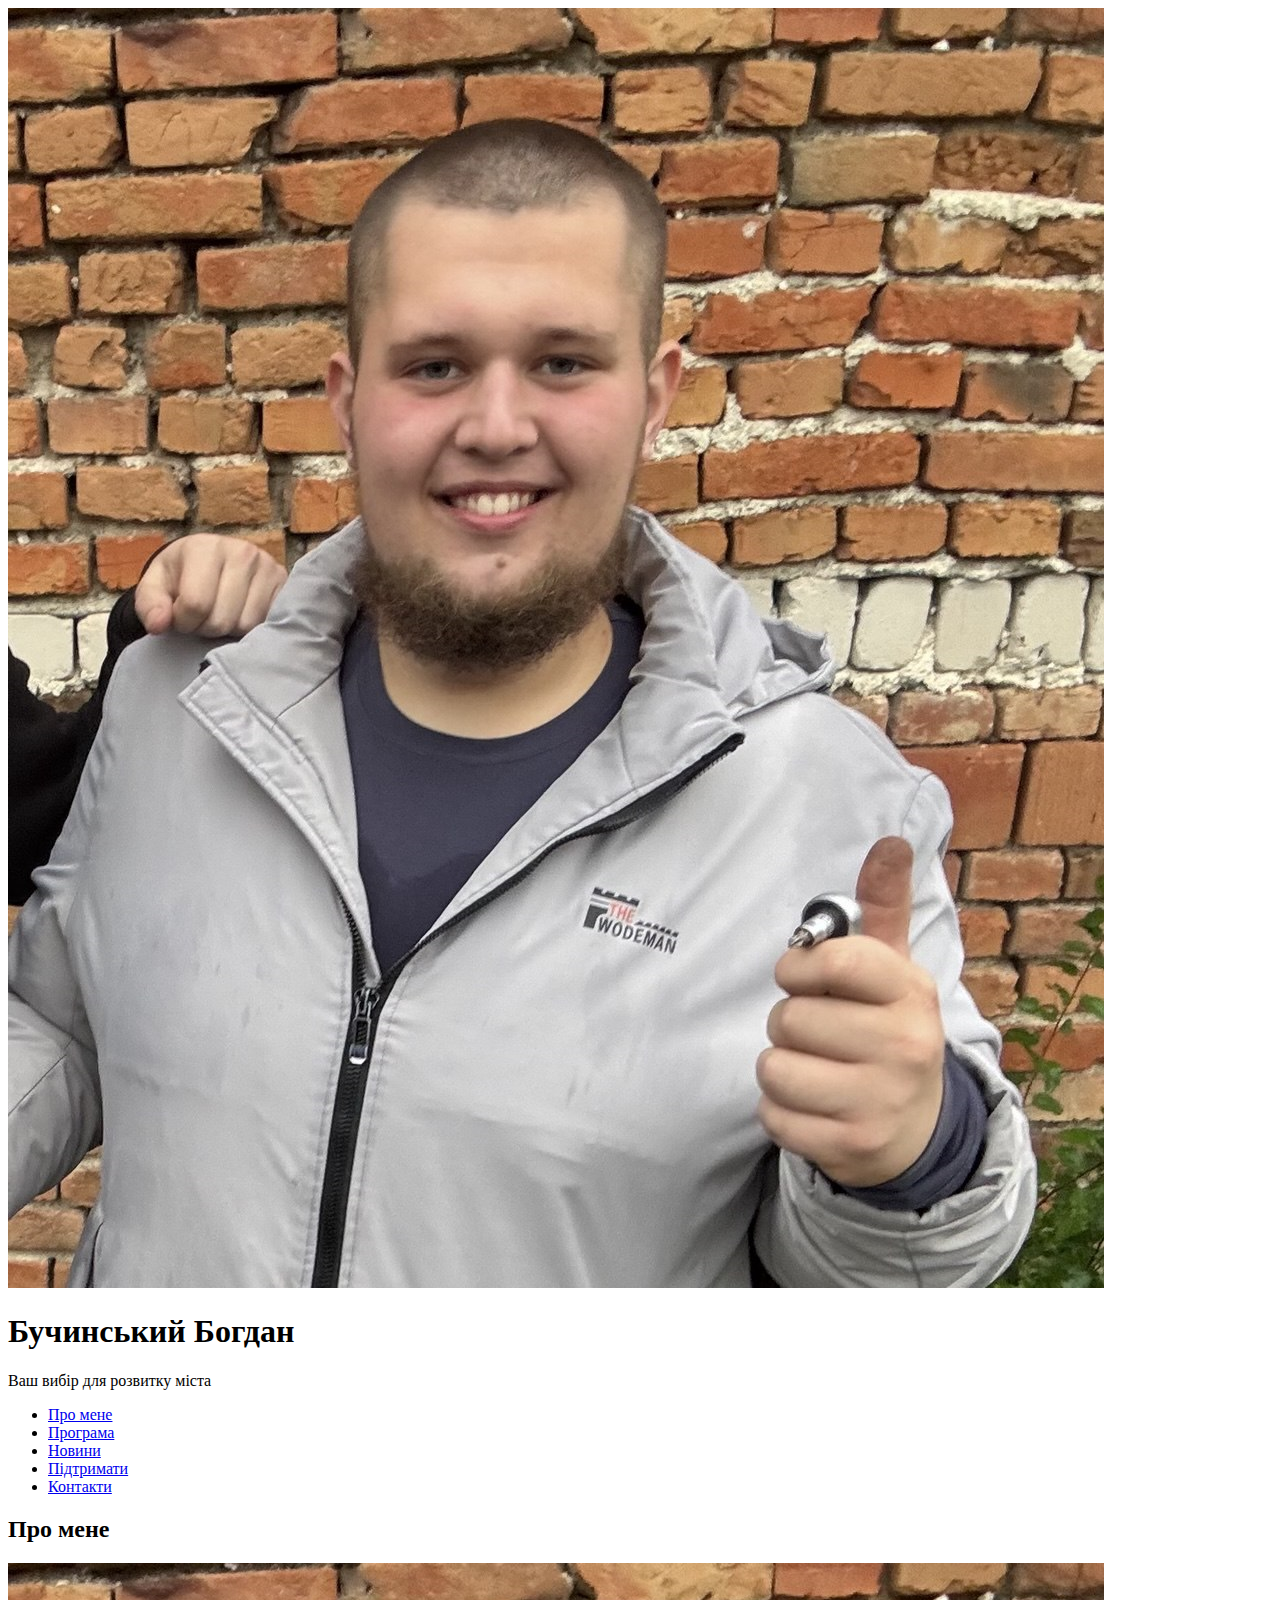
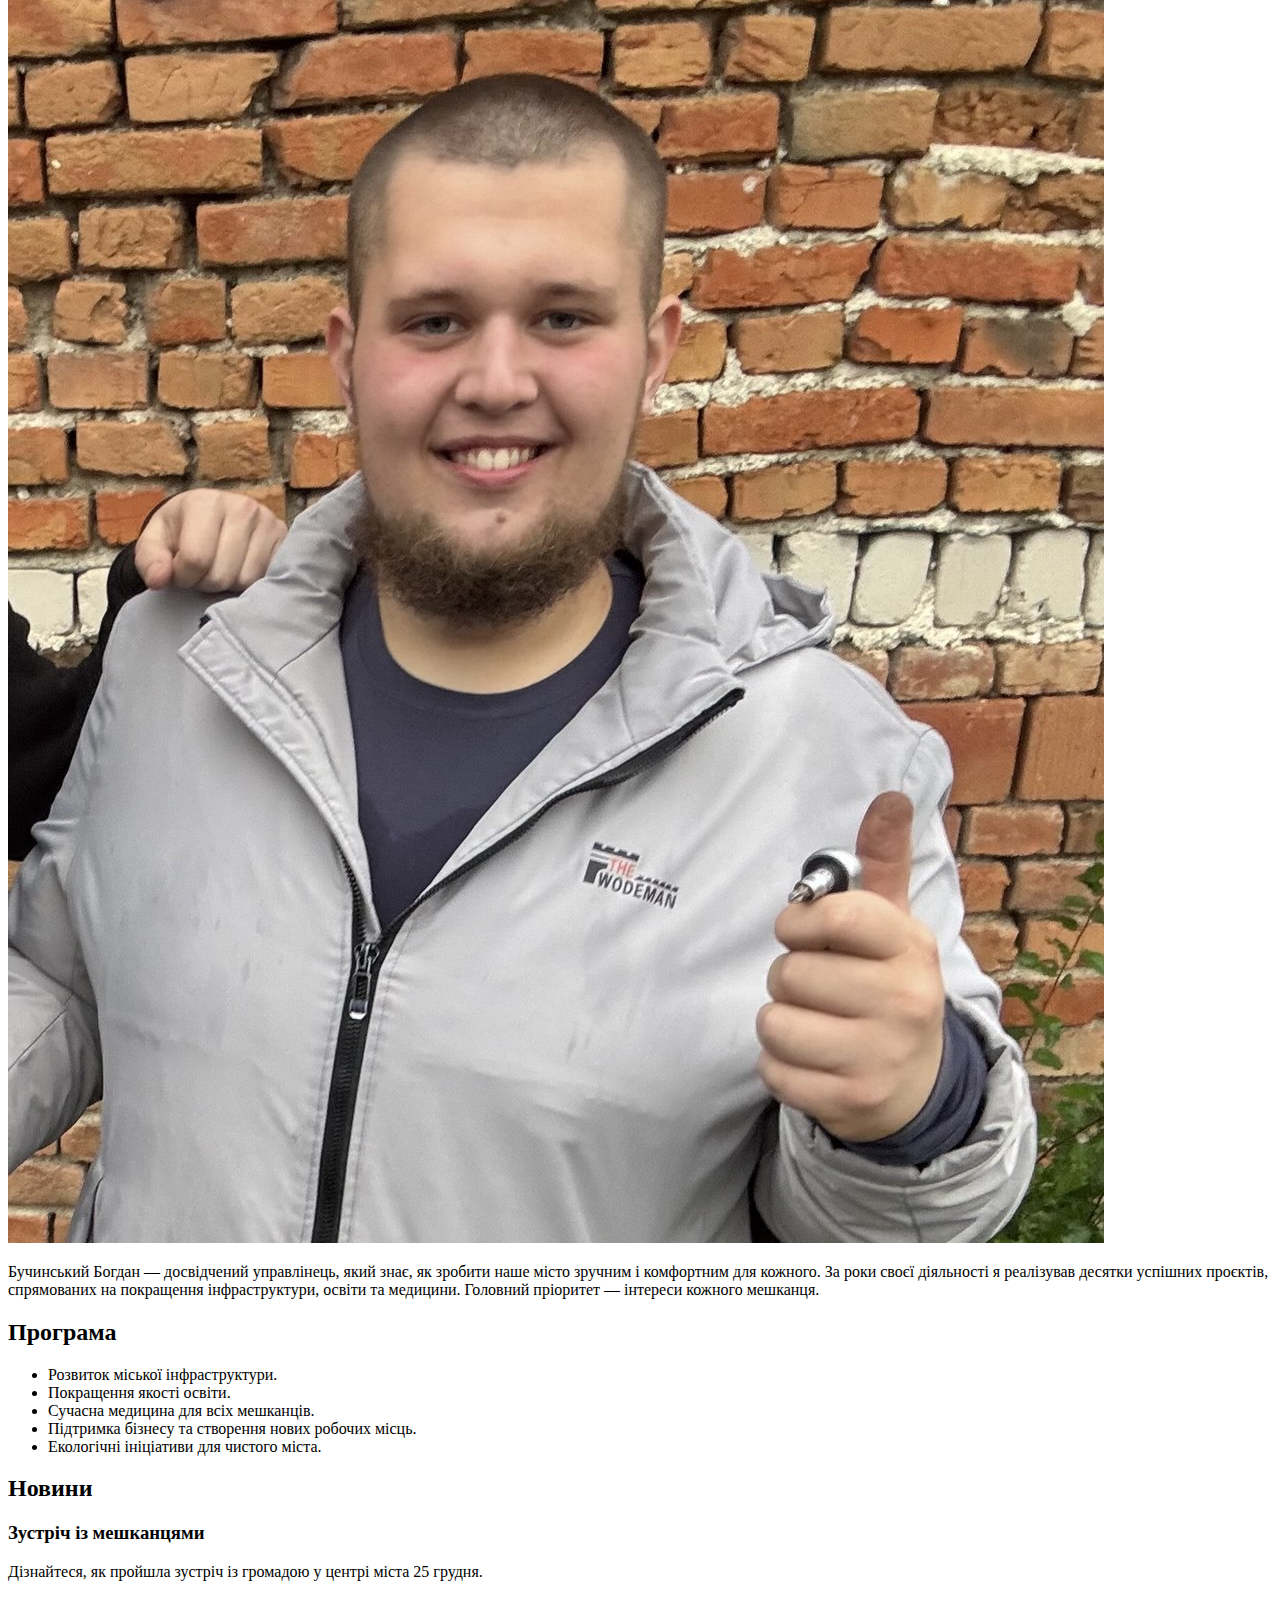
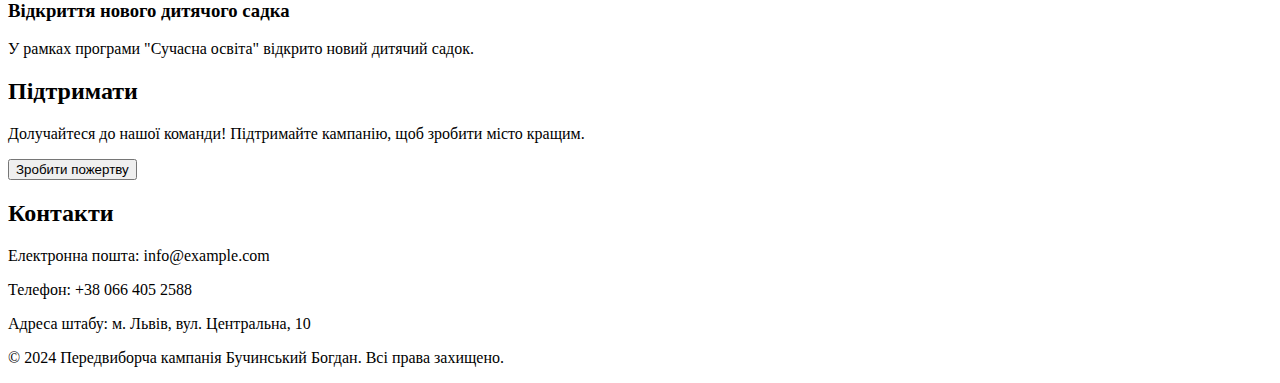
==== index.html @ d4162344 "Верстка html" ====
<!DOCTYPE html>
<html lang="en">
<head>
    <meta charset="UTF-8">
    <meta name="viewport" content="width=device-width, initial-scale=1.0">

    <link rel="stylesheet" href="css/all.css">
    <link rel="stylesheet" href="css/main.css">
    <link rel="stylesheet" href="css/slick.css">
    <title>Document</title>
    
</head>
<body>
    <header>
        <img src="/img/photo_5442941411054971275_y.png" alt="Бучинський Богдан" class="profile-image">
        <h1>Бучинський Богдан</h1>
        <p>Ваш вибір для розвитку міста</p>
        <nav>
          <ul>
            <li><a href="#about">Про мене</a></li>
            <li><a href="#program">Програма</a></li>
            <li><a href="#news">Новини</a></li>
            <li><a href="#support">Підтримати</a></li>
            <li><a href="#contacts">Контакти</a></li>
          </ul>
        </nav>
      </header>
    
      <main>
        <section id="about" class="about">
          <h2>Про мене</h2>
          <img src="/img/photo_5442941411054971275_y.png" alt="Бучинський Богдан">
          <p>Бучинський Богдан — досвідчений управлінець, який знає, як зробити наше місто зручним і комфортним для кожного. За роки своєї діяльності я реалізував десятки успішних проєктів, спрямованих на покращення інфраструктури, освіти та медицини. Головний пріоритет — інтереси кожного мешканця.</p>
        </section>
    
        <section id="program" class="program">
          <h2>Програма</h2>
          <ul>
            <li>Розвиток міської інфраструктури.</li>
            <li>Покращення якості освіти.</li>
            <li>Сучасна медицина для всіх мешканців.</li>
            <li>Підтримка бізнесу та створення нових робочих місць.</li>
            <li>Екологічні ініціативи для чистого міста.</li>
          </ul>
        </section>
    
        <section id="news" class="news">
          <h2>Новини</h2>
          <article>
            <h3>Зустріч із мешканцями</h3>
            <p>Дізнайтеся, як пройшла зустріч із громадою у центрі міста 25 грудня.</p>
          </article>
          <article>
            <h3>Відкриття нового дитячого садка</h3>
            <p>У рамках програми "Сучасна освіта" відкрито новий дитячий садок.</p>
          </article>
        </section>
    
        <section id="support" class="support">
          <h2>Підтримати</h2>
          <p>Долучайтеся до нашої команди! Підтримайте кампанію, щоб зробити місто кращим.</p>
          <button>Зробити пожертву</button>
        </section>
    
        <section id="contacts" class="contacts">
          <h2>Контакти</h2>
          <p>Електронна пошта: info@example.com</p>
          <p>Телефон: +38 066 405 2588</p>
          <p>Адреса штабу: м. Львів, вул. Центральна, 10</p>
        </section>
      </main>
    
      <footer>
        <p>&copy; 2024 Передвиборча кампанія Бучинський Богдан. Всі права захищено.</p>
      </footer>
</body>
</html>
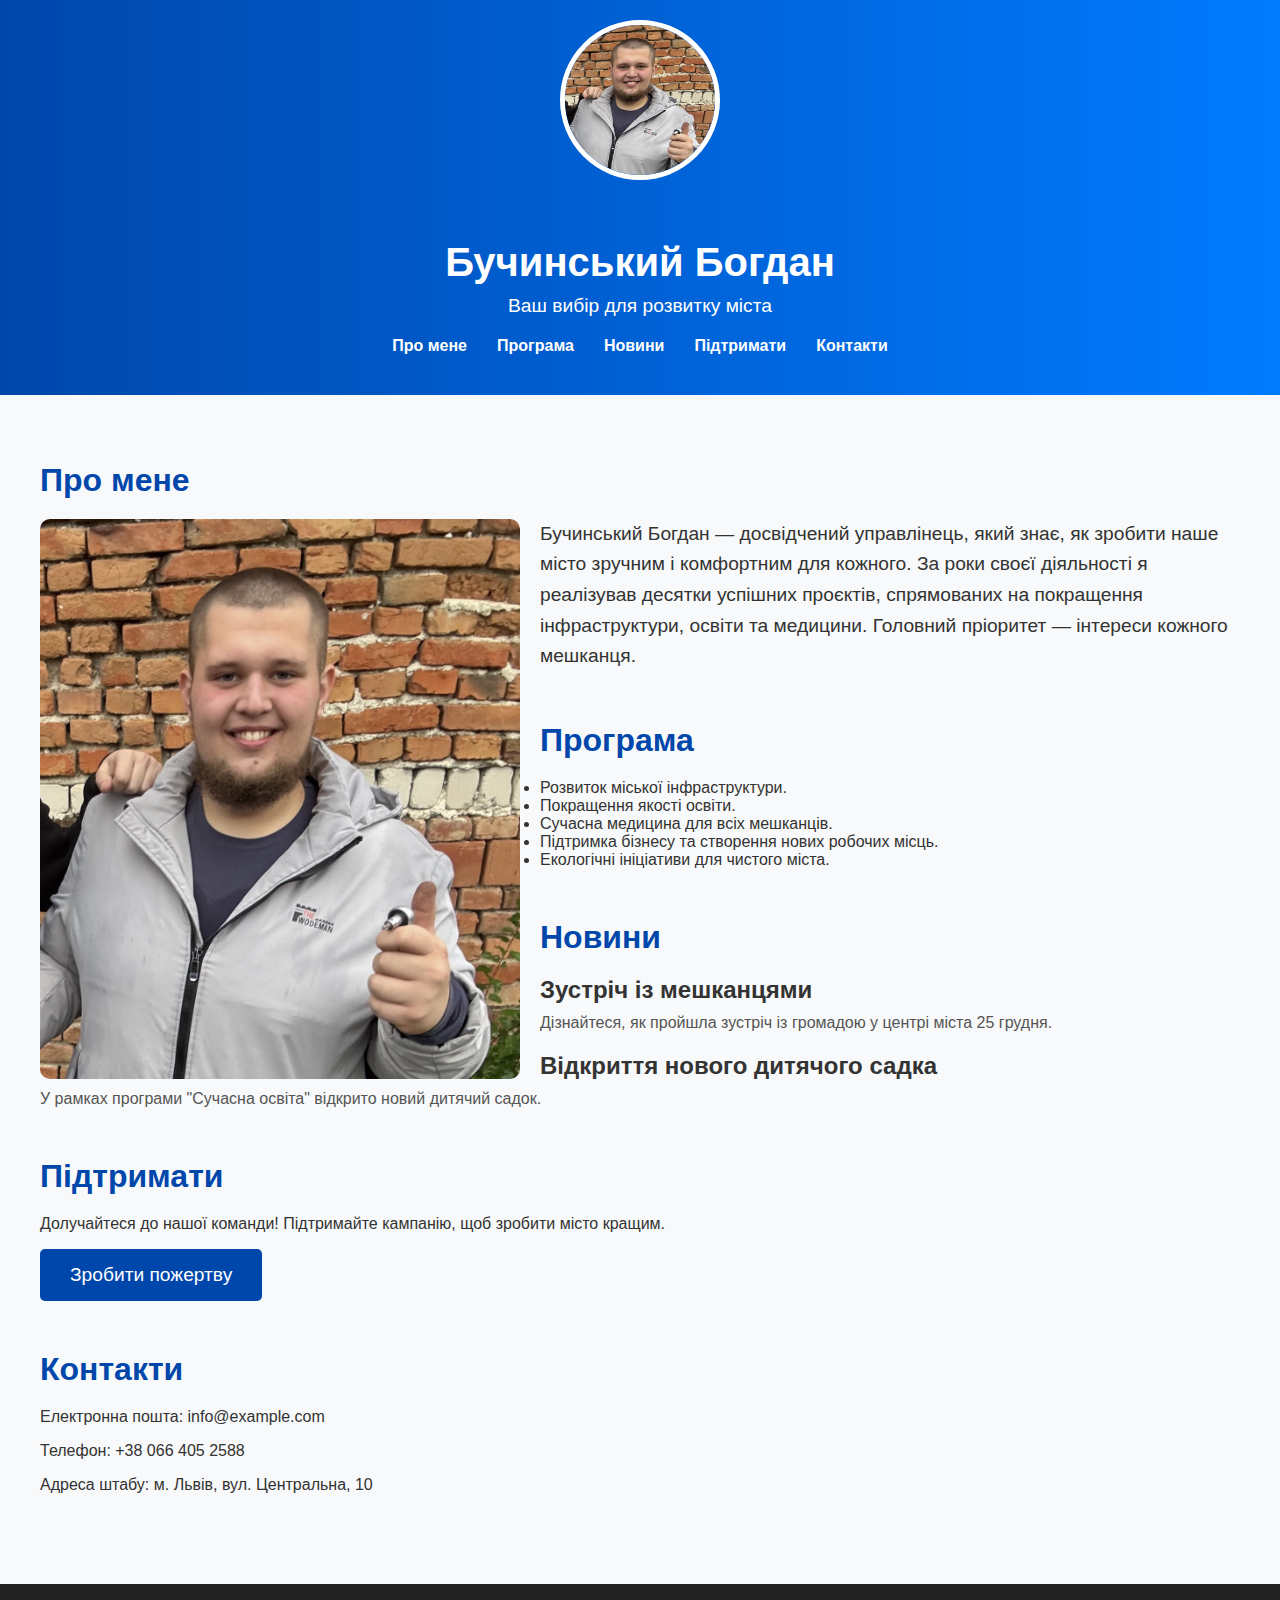
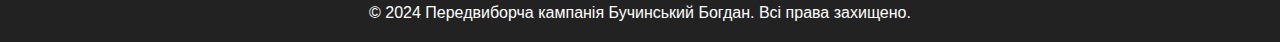
==== commit aea27ead: "Add css fics img bag" ====
--- a/index.html
+++ b/index.html
@@ -12,7 +12,7 @@
 </head>
 <body>
     <header>
-        <img src="/img/photo_5442941411054971275_y.png" alt="Бучинський Богдан" class="profile-image">
+        <img src="img/Img1.png" alt="Бучинський Богдан" class="profile-image">
         <h1>Бучинський Богдан</h1>
         <p>Ваш вибір для розвитку міста</p>
         <nav>
@@ -29,7 +29,7 @@
       <main>
         <section id="about" class="about">
           <h2>Про мене</h2>
-          <img src="/img/photo_5442941411054971275_y.png" alt="Бучинський Богдан">
+          <img src="img/Img1.png" alt="Бучинський Богдан">
           <p>Бучинський Богдан — досвідчений управлінець, який знає, як зробити наше місто зручним і комфортним для кожного. За роки своєї діяльності я реалізував десятки успішних проєктів, спрямованих на покращення інфраструктури, освіти та медицини. Головний пріоритет — інтереси кожного мешканця.</p>
         </section>
     
--- a/css/main.css
+++ b/css/main.css
@@ -0,0 +1,130 @@
+body {
+    font-family: 'Arial', sans-serif;
+    margin: 0;
+    padding: 0;
+    background-color: #f8f9fa;
+    color: #333;
+  }
+  
+  header {
+    background: linear-gradient(to right, #0047ab, #007bff);
+    color: white;
+    padding: 40px 20px;
+    text-align: center;
+    position: relative;
+  }
+  
+  header .profile-image {
+    width: 150px;
+    height: 150px;
+    border-radius: 50%;
+    border: 5px solid white;
+    position: absolute;
+    left: 50%;
+    transform: translate(-50%, 0);
+    top: 20px;
+  }
+  
+  header h1 {
+    margin: 200px 0 10px;
+    font-size: 2.5em;
+  }
+  
+  header p {
+    margin: 0;
+    font-size: 1.2em;
+  }
+  
+  nav {
+    margin-top: 20px;
+  }
+  
+  nav ul {
+    list-style: none;
+    padding: 0;
+    margin: 0;
+    display: flex;
+    justify-content: center;
+  }
+  
+  nav ul li {
+    margin: 0 15px;
+  }
+  
+  nav ul li a {
+    color: white;
+    text-decoration: none;
+    font-weight: bold;
+  }
+  
+  main {
+    padding: 40px 20px;
+    max-width: 1200px;
+    margin: 0 auto;
+  }
+  
+  section {
+    margin-bottom: 50px;
+  }
+  
+  section h2 {
+    font-size: 2em;
+    margin-bottom: 20px;
+    color: #0047ab;
+  }
+  
+  .about img {
+    float: left;
+    margin-right: 20px;
+    width: 40%;
+    border-radius: 10px;
+  }
+  
+  .about p {
+    font-size: 1.2em;
+    line-height: 1.6;
+  }
+  
+  .program ul {
+    list-style: disc;
+    margin: 20px 0 0 20px;
+  }
+  
+  .news article {
+    margin-bottom: 20px;
+  }
+  
+  .news article h3 {
+    margin: 0;
+    font-size: 1.5em;
+  }
+  
+  .news article p {
+    margin: 10px 0;
+    color: #555;
+  }
+  
+  .support button {
+    background: #0047ab;
+    color: white;
+    border: none;
+    padding: 15px 30px;
+    font-size: 1.2em;
+    border-radius: 5px;
+    cursor: pointer;
+  }
+  
+  .support button:hover {
+    background: #003580;
+  }
+  
+  footer {
+    background: #222;
+    color: white;
+    text-align: center;
+    padding: 20px 0;
+  }
+  
+  footer p {
+    margin: 0;
+  }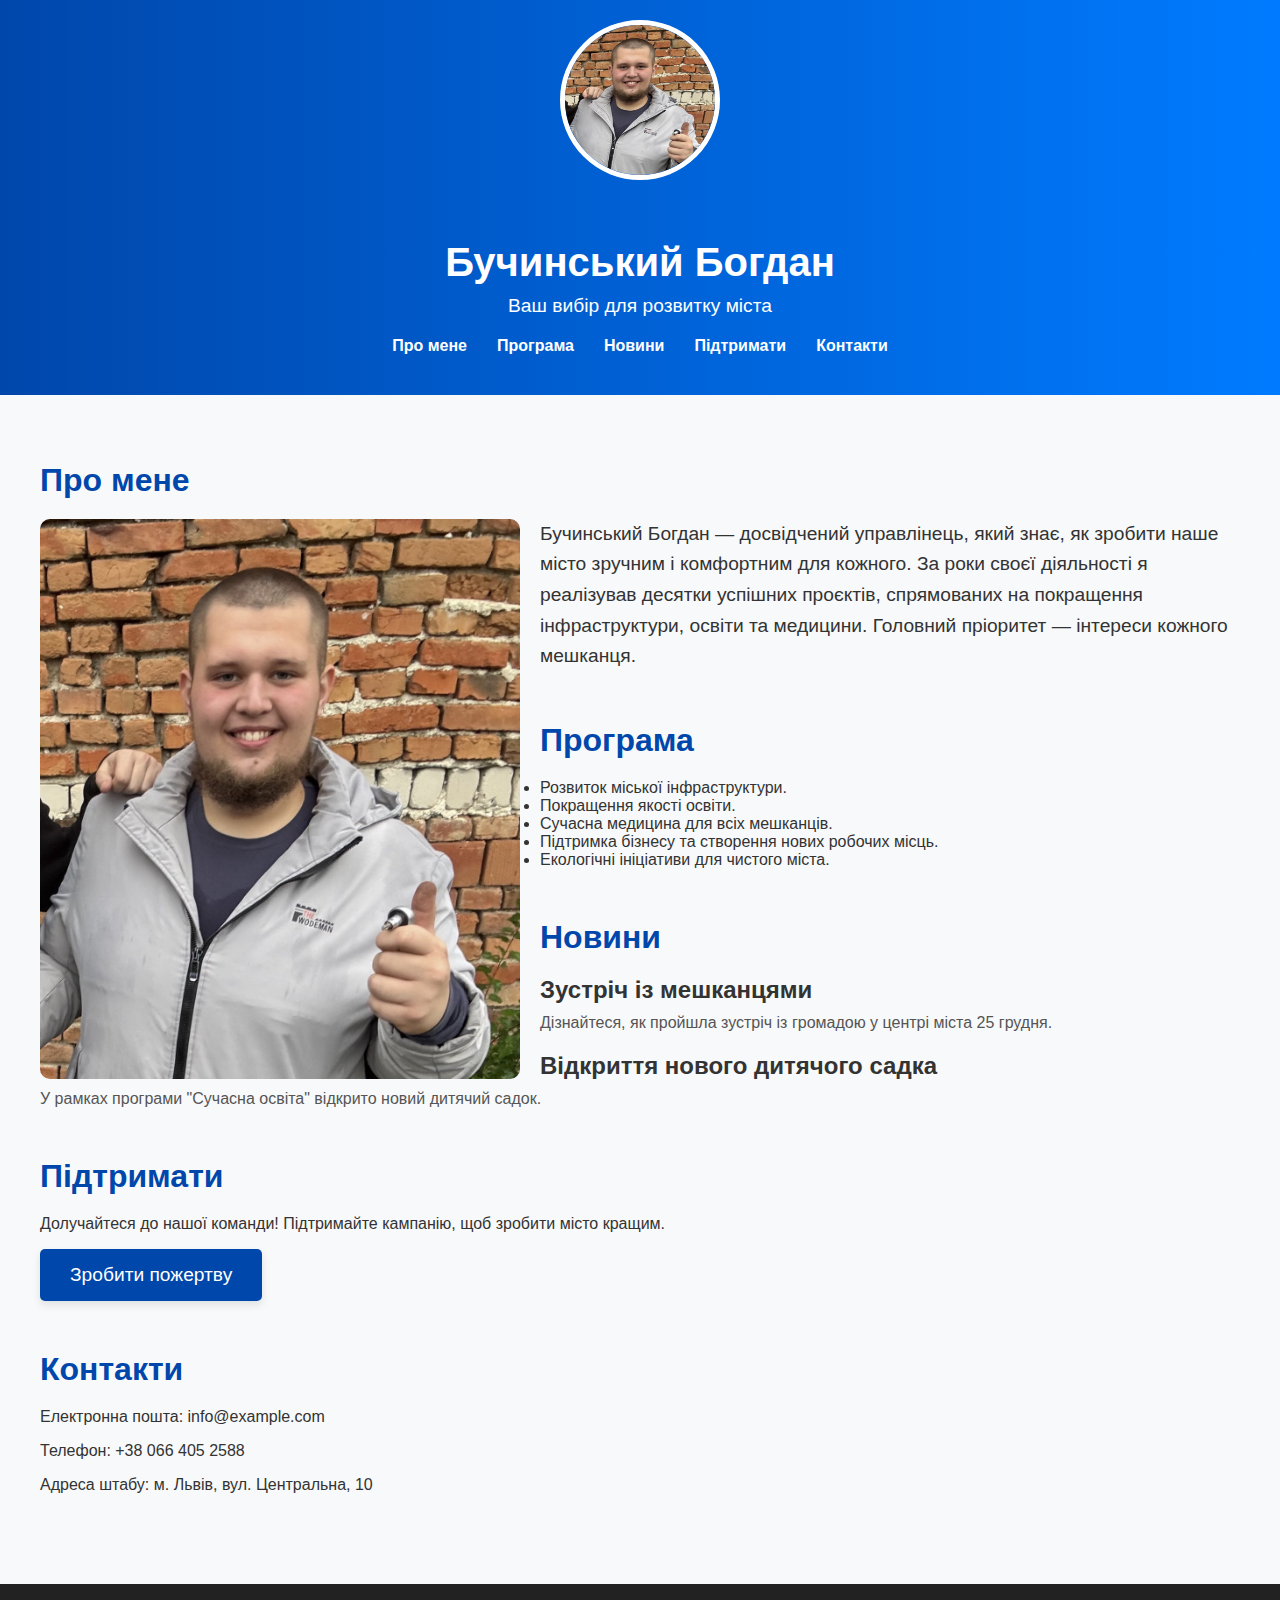
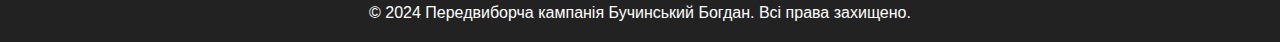
==== commit aa90499f: "Fiks bugg button" ====
--- a/index.html
+++ b/index.html
@@ -55,11 +55,11 @@
             <p>У рамках програми "Сучасна освіта" відкрито новий дитячий садок.</p>
           </article>
         </section>
-    
+        
         <section id="support" class="support">
           <h2>Підтримати</h2>
           <p>Долучайтеся до нашої команди! Підтримайте кампанію, щоб зробити місто кращим.</p>
-          <button>Зробити пожертву</button>
+          <a href="https://send.monobank.ua/jar/2Gjq5EkBz1" class="donate-button">Зробити пожертву</a>
         </section>
     
         <section id="contacts" class="contacts">
--- a/css/main.css
+++ b/css/main.css
@@ -4,17 +4,17 @@
     padding: 0;
     background-color: #f8f9fa;
     color: #333;
-  }
-  
-  header {
+}
+
+header {
     background: linear-gradient(to right, #0047ab, #007bff);
     color: white;
     padding: 40px 20px;
     text-align: center;
     position: relative;
-  }
-  
-  header .profile-image {
+}
+
+header .profile-image {
     width: 150px;
     height: 150px;
     border-radius: 50%;
@@ -23,108 +23,203 @@
     left: 50%;
     transform: translate(-50%, 0);
     top: 20px;
-  }
-  
-  header h1 {
+}
+
+header h1 {
     margin: 200px 0 10px;
     font-size: 2.5em;
-  }
-  
-  header p {
+}
+
+header p {
     margin: 0;
     font-size: 1.2em;
-  }
-  
-  nav {
+}
+
+nav {
     margin-top: 20px;
-  }
-  
-  nav ul {
+}
+
+nav ul {
     list-style: none;
     padding: 0;
     margin: 0;
     display: flex;
     justify-content: center;
-  }
-  
-  nav ul li {
+}
+
+nav ul li {
     margin: 0 15px;
-  }
-  
-  nav ul li a {
+}
+
+nav ul li a {
     color: white;
     text-decoration: none;
     font-weight: bold;
-  }
-  
-  main {
+}
+
+main {
     padding: 40px 20px;
     max-width: 1200px;
     margin: 0 auto;
-  }
-  
-  section {
+}
+
+section {
     margin-bottom: 50px;
-  }
-  
-  section h2 {
+}
+
+section h2 {
     font-size: 2em;
     margin-bottom: 20px;
     color: #0047ab;
-  }
-  
-  .about img {
+}
+
+.about img {
     float: left;
     margin-right: 20px;
     width: 40%;
     border-radius: 10px;
-  }
-  
-  .about p {
+}
+
+.about p {
     font-size: 1.2em;
     line-height: 1.6;
-  }
-  
-  .program ul {
+}
+
+.program ul {
     list-style: disc;
     margin: 20px 0 0 20px;
-  }
-  
-  .news article {
+}
+
+.news article {
     margin-bottom: 20px;
-  }
-  
-  .news article h3 {
+}
+
+.news article h3 {
     margin: 0;
     font-size: 1.5em;
-  }
-  
-  .news article p {
+}
+
+.news article p {
     margin: 10px 0;
     color: #555;
-  }
-  
-  .support button {
-    background: #0047ab;
-    color: white;
-    border: none;
+}
+
+.donate-button {
+    display: inline-block;
     padding: 15px 30px;
     font-size: 1.2em;
+    color: white;
+    background-color:#0047ab; /* Зелений колір */
+    text-decoration: none;
     border-radius: 5px;
+    text-align: center;
     cursor: pointer;
-  }
-  
-  .support button:hover {
-    background: #003580;
-  }
-  
-  footer {
+    box-shadow: 0 4px 8px rgba(0, 0, 0, 0.1); /* Легкий тіньовий ефект */
+    transition: background-color 0.3s, transform 0.3s; /* Плавний ефект при наведенні */
+}
+
+.donate-button:hover {
+    background-color: #218838; /* Темніший зелений при наведенні */
+    transform: scale(1.05); /* Легке збільшення при наведенні */
+}
+
+.donate-button:active {
+    background-color: #1e7e34; /* Ще темніший зелений при натисканні */
+    transform: scale(1); /* Зменшення масштабу при натисканні */
+}
+
+footer {
     background: #222;
     color: white;
     text-align: center;
     padding: 20px 0;
-  }
-  
-  footer p {
-    margin: 0;
-  }+}
+
+footer p {
+    margin: 0;
+}
+
+/* Адаптивний дизайн для телефонів */
+@media (max-width: 768px) {
+    header .profile-image {
+        width: 120px;
+        height: 120px;
+        top: 10px;
+    }
+
+    header h1 {
+        margin-top: 150px;
+        font-size: 2em;
+    }
+
+    header p {
+        font-size: 1em;
+    }
+
+    nav ul {
+        flex-direction: column;
+        align-items: center;
+    }
+
+    nav ul li {
+        margin: 10px 0;
+    }
+
+    .about img {
+        float: none;
+        display: block;
+        margin: 0 auto 20px;
+        width: 80%;
+    }
+
+    main {
+        padding: 10px;
+    }
+
+    section h2 {
+        font-size: 1.8em;
+    }
+
+    .program ul {
+        margin-left: 0;
+        padding-left: 20px;
+    }
+
+    .news article h3 {
+        font-size: 1.3em;
+    }
+
+    .support button {
+        width: 100%;
+        padding: 10px 20px;
+    }
+}
+
+/* Адаптивний дизайн для iPhone 12 та інших сучасних пристроїв */
+@media (max-width: 430px) {
+    header .profile-image {
+        width: 100px;
+        height: 100px;
+    }
+
+    header h1 {
+        font-size: 1.8em;
+    }
+
+    nav ul li {
+        margin: 5px 0;
+    }
+
+    .about img {
+        width: 100%;
+    }
+
+    section h2 {
+        font-size: 1.6em;
+    }
+
+    .support button {
+        font-size: 1em;
+        padding: 8px 15px;
+    }
+}
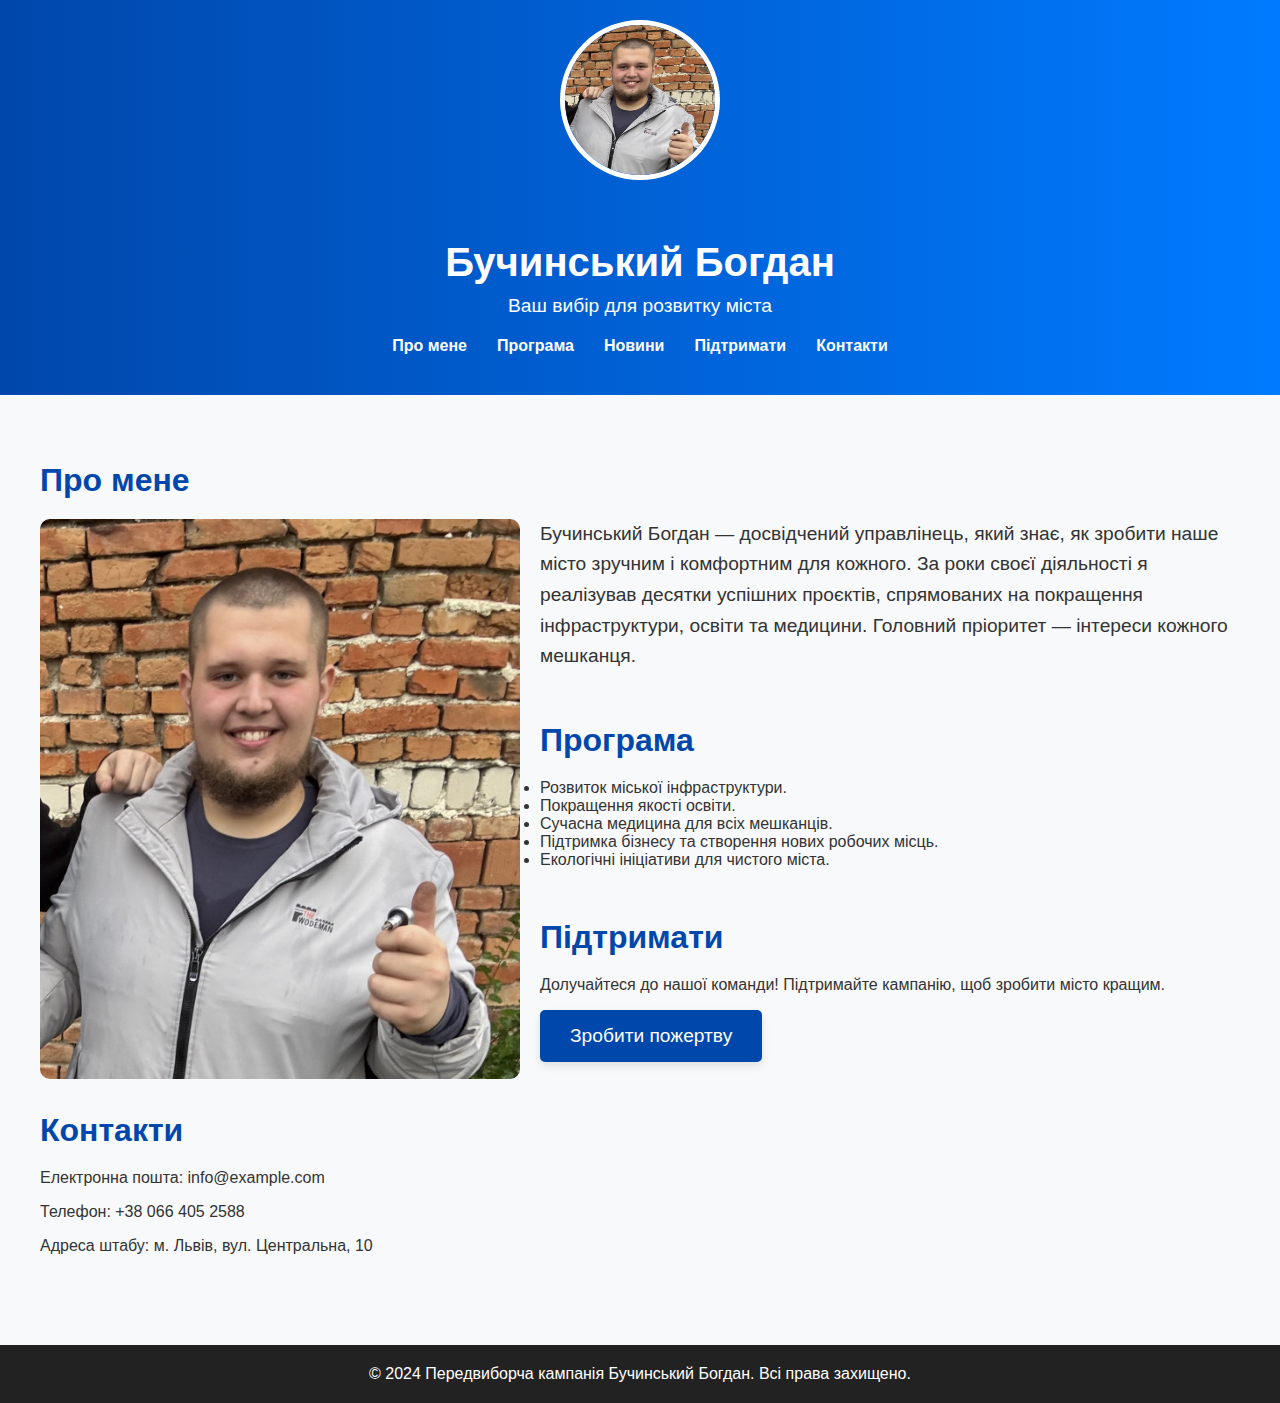
==== commit 5524cc95: "Add new page "news"" ====
--- a/index.html
+++ b/index.html
@@ -7,7 +7,7 @@
     <link rel="stylesheet" href="css/all.css">
     <link rel="stylesheet" href="css/main.css">
     <link rel="stylesheet" href="css/slick.css">
-    <title>Document</title>
+    <title>Оберайте правильно</title>
     
 </head>
 <body>
@@ -19,7 +19,7 @@
           <ul>
             <li><a href="#about">Про мене</a></li>
             <li><a href="#program">Програма</a></li>
-            <li><a href="#news">Новини</a></li>
+            <li><a href="info.html">Новини</a></li>
             <li><a href="#support">Підтримати</a></li>
             <li><a href="#contacts">Контакти</a></li>
           </ul>
@@ -43,19 +43,7 @@
             <li>Екологічні ініціативи для чистого міста.</li>
           </ul>
         </section>
-    
-        <section id="news" class="news">
-          <h2>Новини</h2>
-          <article>
-            <h3>Зустріч із мешканцями</h3>
-            <p>Дізнайтеся, як пройшла зустріч із громадою у центрі міста 25 грудня.</p>
-          </article>
-          <article>
-            <h3>Відкриття нового дитячого садка</h3>
-            <p>У рамках програми "Сучасна освіта" відкрито новий дитячий садок.</p>
-          </article>
-        </section>
-        
+          
         <section id="support" class="support">
           <h2>Підтримати</h2>
           <p>Долучайтеся до нашої команди! Підтримайте кампанію, щоб зробити місто кращим.</p>
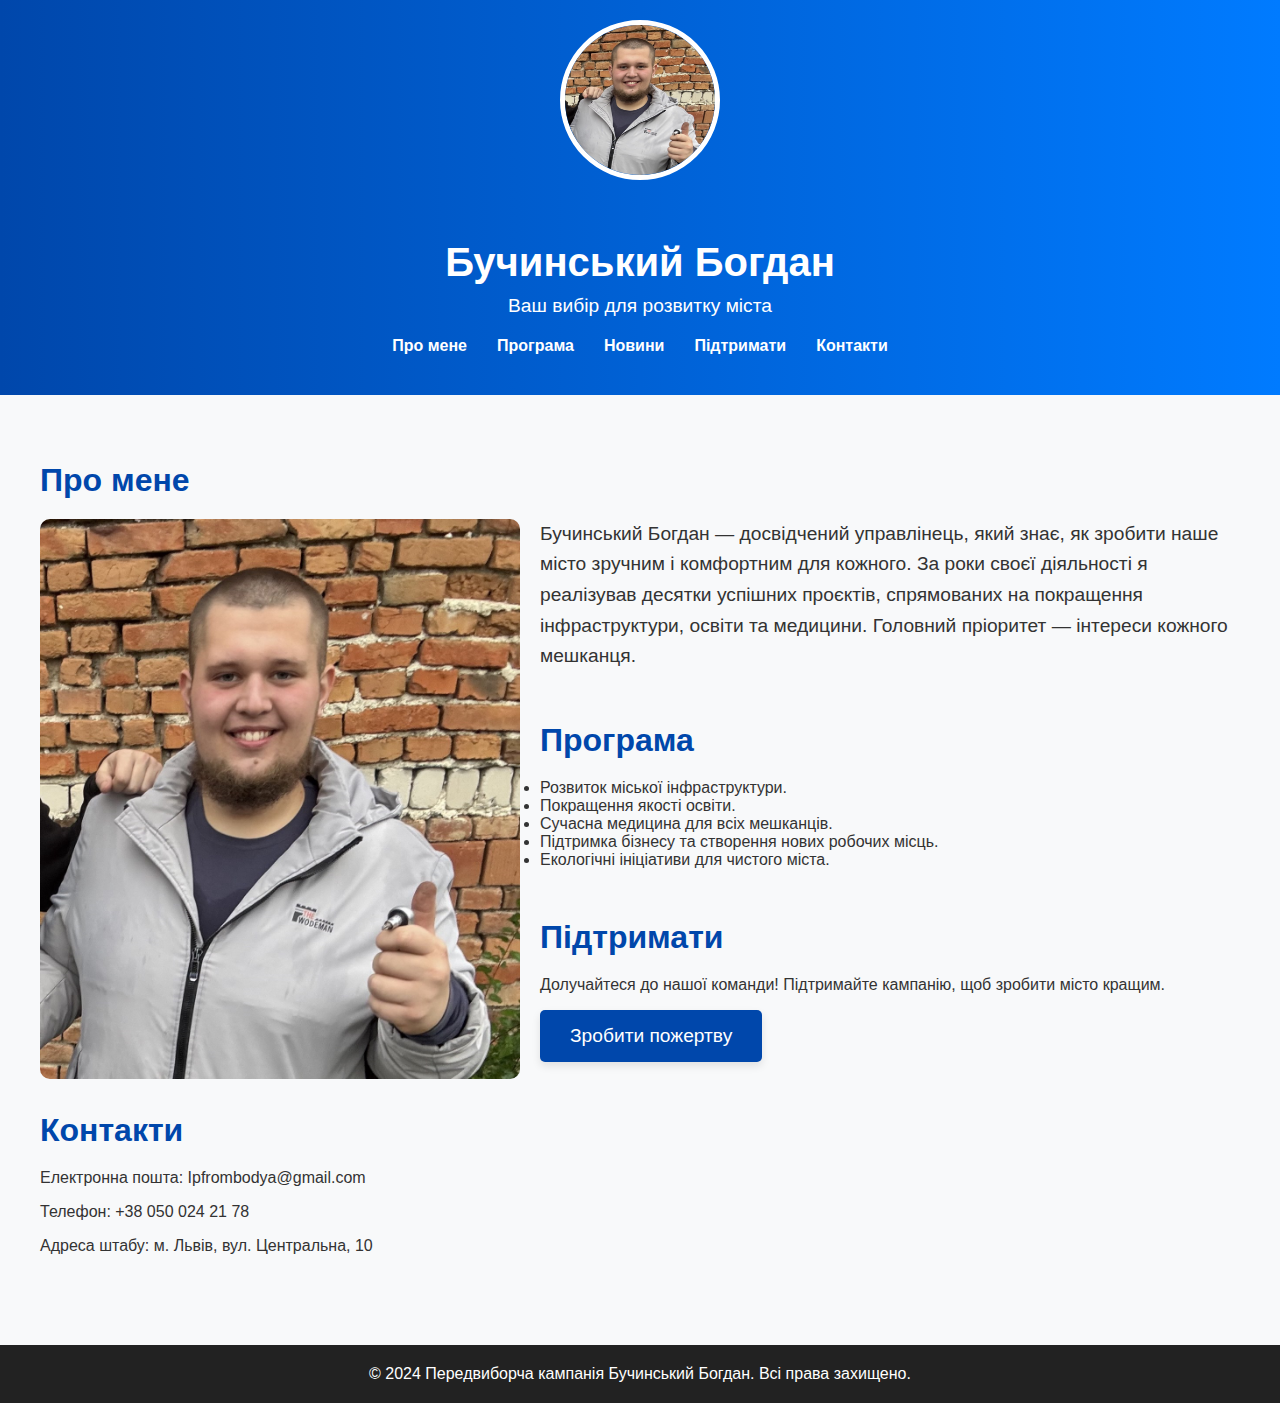
==== commit 5bc27f33: "Контакти" ====
--- a/index.html
+++ b/index.html
@@ -52,8 +52,8 @@
     
         <section id="contacts" class="contacts">
           <h2>Контакти</h2>
-          <p>Електронна пошта: info@example.com</p>
-          <p>Телефон: +38 066 405 2588</p>
+          <p>Електронна пошта: Ipfrombodya@gmail.com</p>
+          <p>Телефон: +38 050 024 21 78</p>
           <p>Адреса штабу: м. Львів, вул. Центральна, 10</p>
         </section>
       </main>
